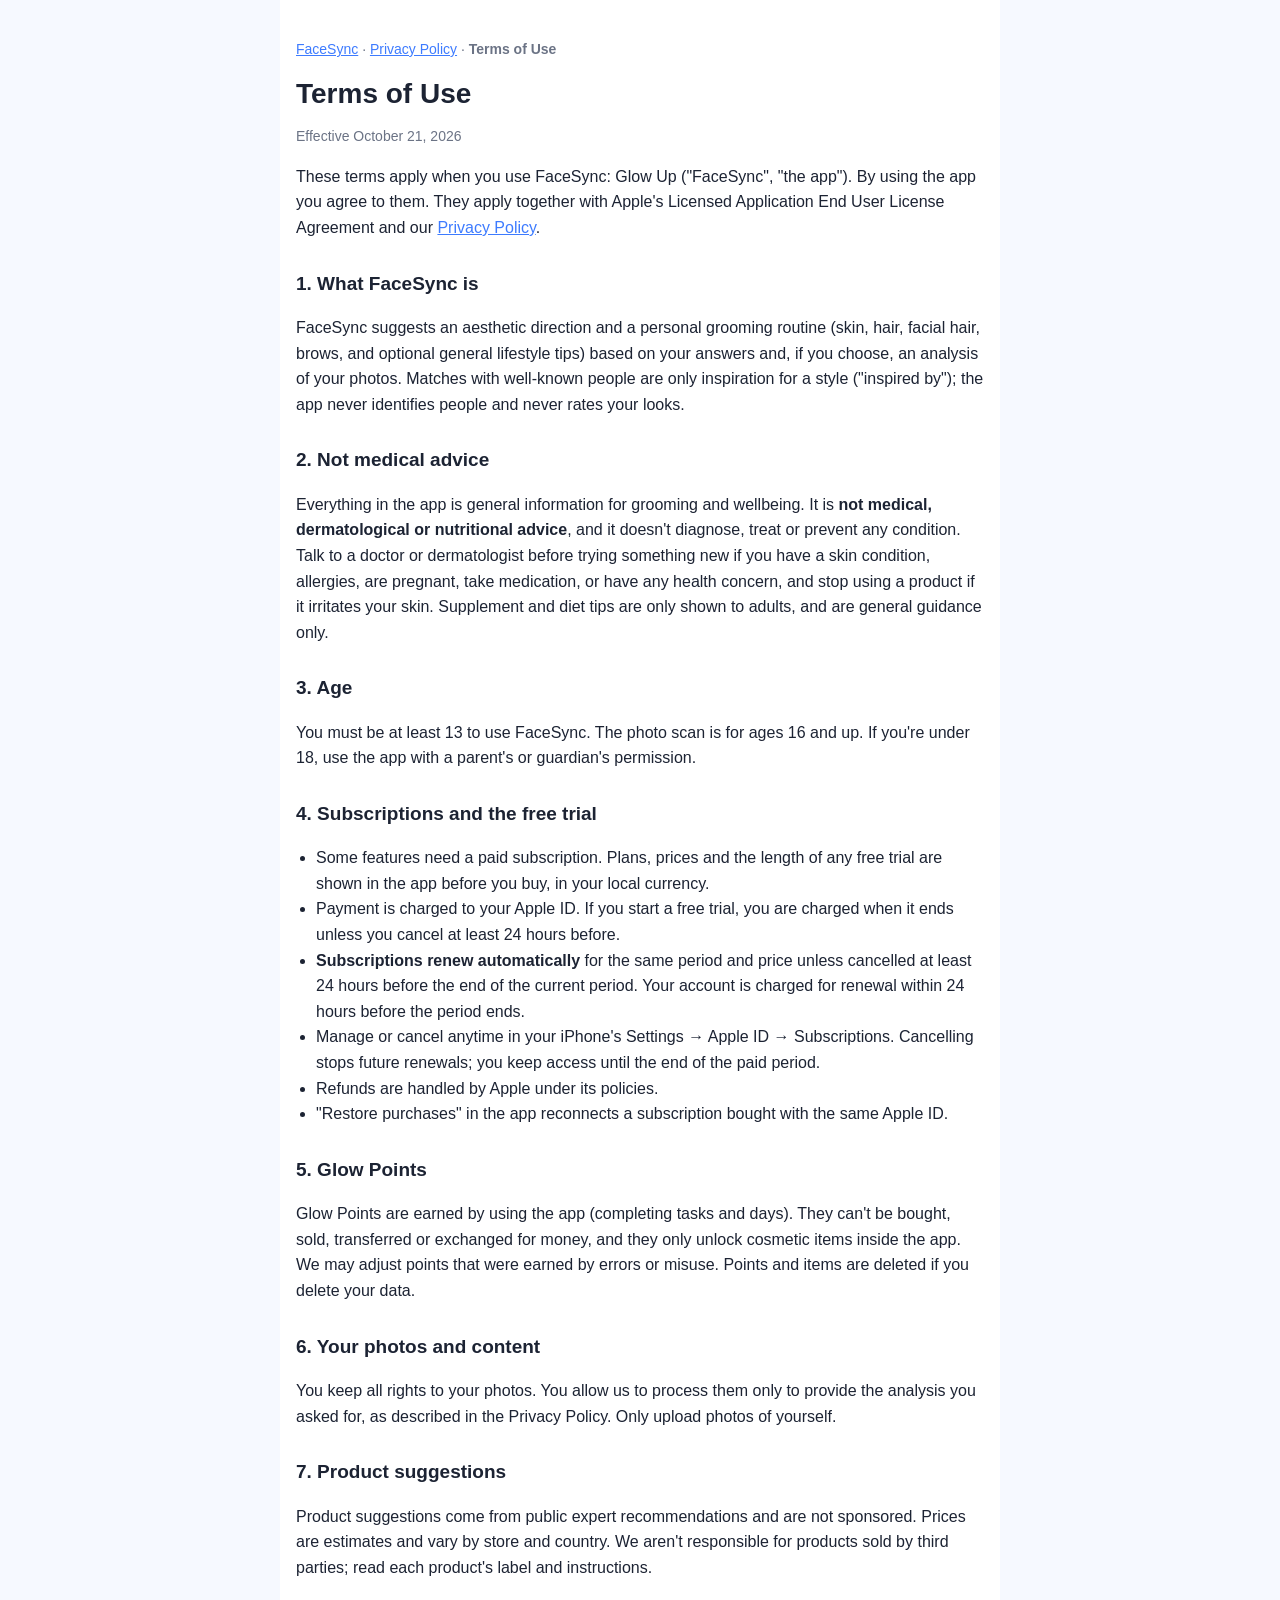
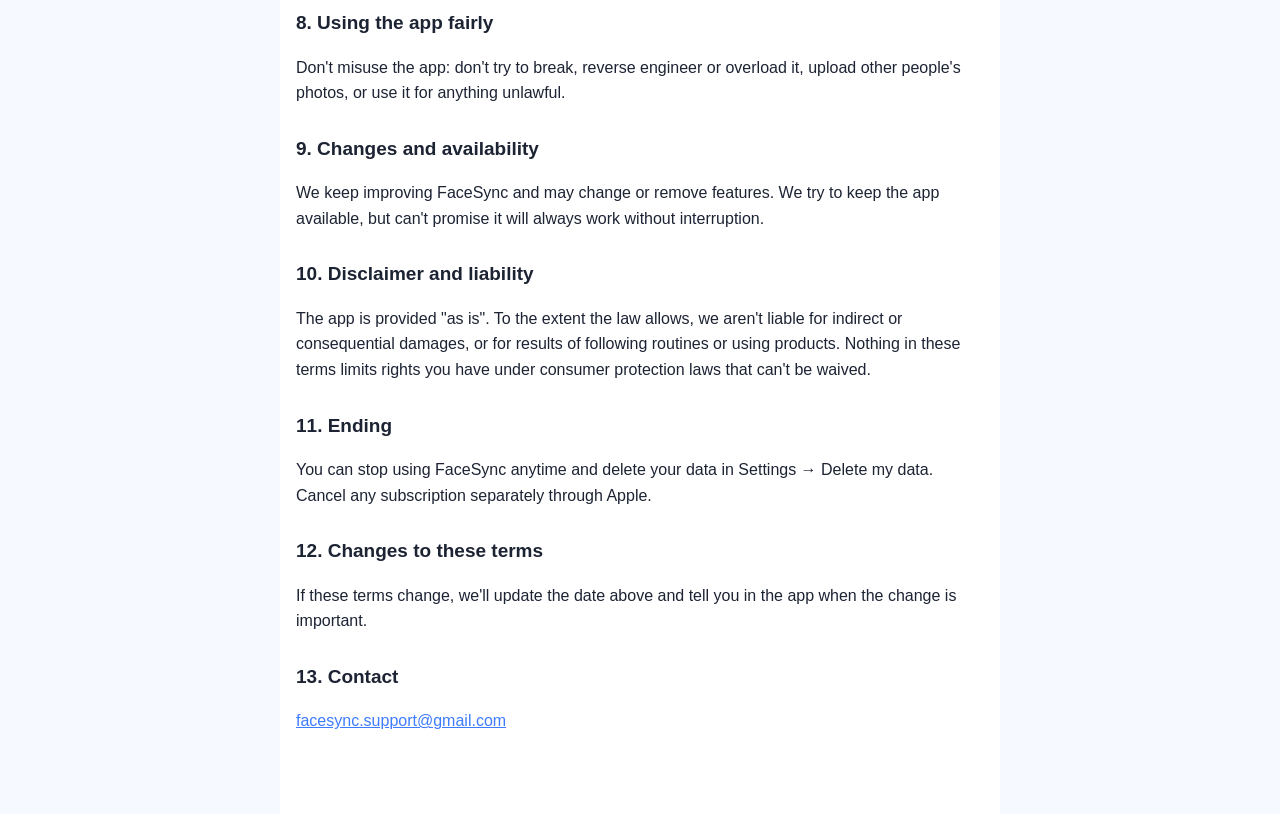
==== terms.html @ 8e56dfd6 "FaceSync support, privacy policy and terms of use" ====
<!doctype html>
<html lang="en">
<head>
<meta charset="utf-8">
<meta name="viewport" content="width=device-width, initial-scale=1">
<title>FaceSync · Terms of Use</title>
<link rel="stylesheet" href="style.css">
</head>
<body>
<main>
<p class="nav"><a href="index.html">FaceSync</a> · <a href="privacy.html">Privacy Policy</a> · <strong>Terms of Use</strong></p>
<h1>Terms of Use</h1>
<p class="meta">Effective October 21, 2026</p>

<p>These terms apply when you use FaceSync: Glow Up ("FaceSync", "the app"). By using the app you agree to them. They apply together with Apple's Licensed Application End User License Agreement and our <a href="privacy.html">Privacy Policy</a>.</p>

<h2>1. What FaceSync is</h2>
<p>FaceSync suggests an aesthetic direction and a personal grooming routine (skin, hair, facial hair, brows, and optional general lifestyle tips) based on your answers and, if you choose, an analysis of your photos. Matches with well-known people are only inspiration for a style ("inspired by"); the app never identifies people and never rates your looks.</p>

<h2>2. Not medical advice</h2>
<p>Everything in the app is general information for grooming and wellbeing. It is <strong>not medical, dermatological or nutritional advice</strong>, and it doesn't diagnose, treat or prevent any condition. Talk to a doctor or dermatologist before trying something new if you have a skin condition, allergies, are pregnant, take medication, or have any health concern, and stop using a product if it irritates your skin. Supplement and diet tips are only shown to adults, and are general guidance only.</p>

<h2>3. Age</h2>
<p>You must be at least 13 to use FaceSync. The photo scan is for ages 16 and up. If you're under 18, use the app with a parent's or guardian's permission.</p>

<h2>4. Subscriptions and the free trial</h2>
<ul>
<li>Some features need a paid subscription. Plans, prices and the length of any free trial are shown in the app before you buy, in your local currency.</li>
<li>Payment is charged to your Apple ID. If you start a free trial, you are charged when it ends unless you cancel at least 24 hours before.</li>
<li><strong>Subscriptions renew automatically</strong> for the same period and price unless cancelled at least 24 hours before the end of the current period. Your account is charged for renewal within 24 hours before the period ends.</li>
<li>Manage or cancel anytime in your iPhone's Settings → Apple ID → Subscriptions. Cancelling stops future renewals; you keep access until the end of the paid period.</li>
<li>Refunds are handled by Apple under its policies.</li>
<li>"Restore purchases" in the app reconnects a subscription bought with the same Apple ID.</li>
</ul>

<h2>5. Glow Points</h2>
<p>Glow Points are earned by using the app (completing tasks and days). They can't be bought, sold, transferred or exchanged for money, and they only unlock cosmetic items inside the app. We may adjust points that were earned by errors or misuse. Points and items are deleted if you delete your data.</p>

<h2>6. Your photos and content</h2>
<p>You keep all rights to your photos. You allow us to process them only to provide the analysis you asked for, as described in the Privacy Policy. Only upload photos of yourself.</p>

<h2>7. Product suggestions</h2>
<p>Product suggestions come from public expert recommendations and are not sponsored. Prices are estimates and vary by store and country. We aren't responsible for products sold by third parties; read each product's label and instructions.</p>

<h2>8. Using the app fairly</h2>
<p>Don't misuse the app: don't try to break, reverse engineer or overload it, upload other people's photos, or use it for anything unlawful.</p>

<h2>9. Changes and availability</h2>
<p>We keep improving FaceSync and may change or remove features. We try to keep the app available, but can't promise it will always work without interruption.</p>

<h2>10. Disclaimer and liability</h2>
<p>The app is provided "as is". To the extent the law allows, we aren't liable for indirect or consequential damages, or for results of following routines or using products. Nothing in these terms limits rights you have under consumer protection laws that can't be waived.</p>

<h2>11. Ending</h2>
<p>You can stop using FaceSync anytime and delete your data in Settings → Delete my data. Cancel any subscription separately through Apple.</p>

<h2>12. Changes to these terms</h2>
<p>If these terms change, we'll update the date above and tell you in the app when the change is important.</p>

<h2>13. Contact</h2>
<p><a href="mailto:facesync.support@gmail.com">facesync.support@gmail.com</a></p>
</main>
</body>
</html>
---- style.css ----
:root { --ink: #1c2333; --soft: #6b7385; --line: #e3e9f5; --link: #3d7bff; --bg: #f6f9ff; --card: #ffffff; }
@media (prefers-color-scheme: dark) { :root { --ink: #eef2fa; --soft: #9aa4b8; --line: #2a3344; --link: #7aa4ff; --bg: #0f1420; --card: #161d2c; } }
* { box-sizing: border-box; }
body { margin: 0; background: var(--bg); color: var(--ink); font: 16px/1.6 -apple-system, BlinkMacSystemFont, "Segoe UI", Roboto, sans-serif; }
main { max-width: 720px; margin: 0 auto; padding: 24px 16px 64px; background: var(--card); min-height: 100vh; }
h1 { font-size: 28px; line-height: 1.25; margin: 16px 0 4px; }
h2 { font-size: 19px; margin: 28px 0 6px; }
h3 { font-size: 16px; margin: 20px 0 2px; }
p, li { color: var(--ink); }
.meta, .nav { color: var(--soft); font-size: 14px; }
.contact { font-size: 19px; font-weight: 700; }
a { color: var(--link); }
ul { padding-left: 20px; }
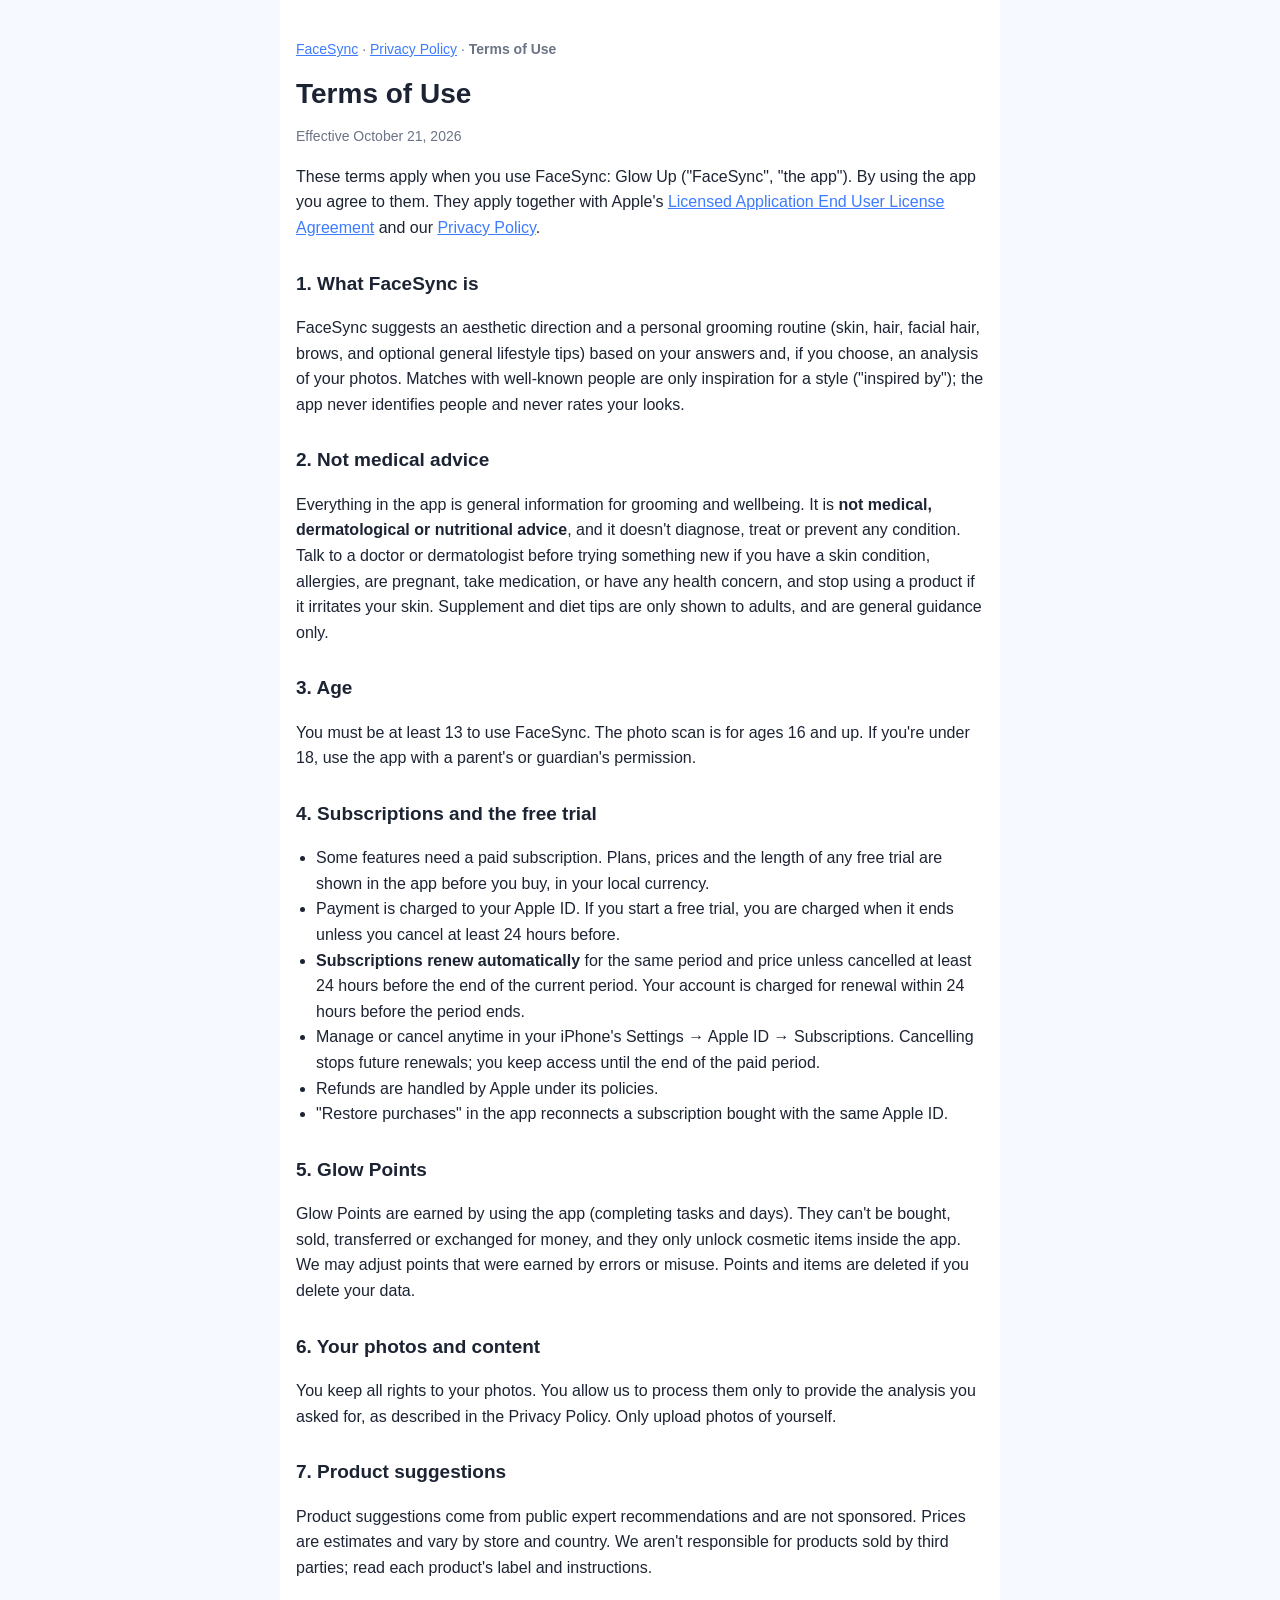
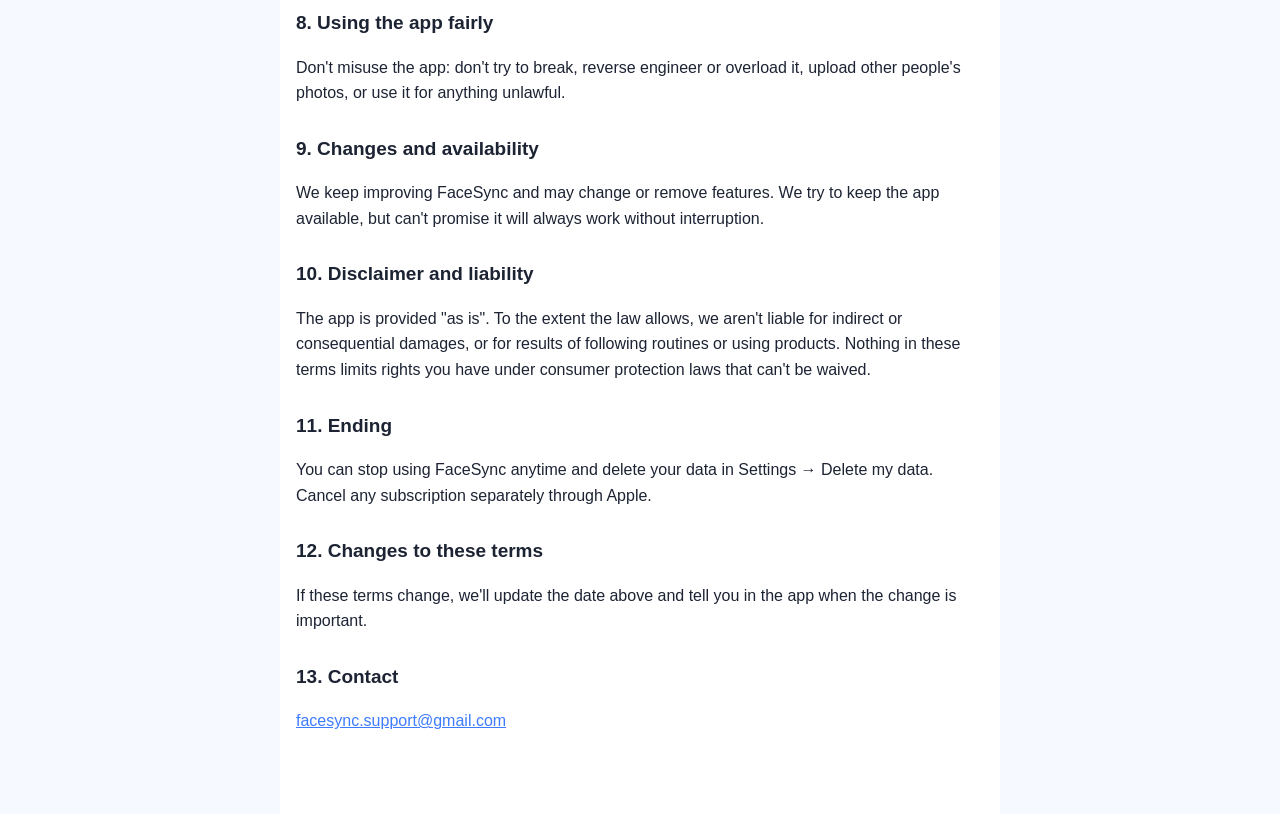
==== commit 023c2e8f: "Terms: link Apple's standard EULA" ====
--- a/terms.html
+++ b/terms.html
@@ -12,7 +12,7 @@
 <h1>Terms of Use</h1>
 <p class="meta">Effective October 21, 2026</p>
 
-<p>These terms apply when you use FaceSync: Glow Up ("FaceSync", "the app"). By using the app you agree to them. They apply together with Apple's Licensed Application End User License Agreement and our <a href="privacy.html">Privacy Policy</a>.</p>
+<p>These terms apply when you use FaceSync: Glow Up ("FaceSync", "the app"). By using the app you agree to them. They apply together with Apple's <a href="https://www.apple.com/legal/internet-services/itunes/dev/stdeula/">Licensed Application End User License Agreement</a> and our <a href="privacy.html">Privacy Policy</a>.</p>
 
 <h2>1. What FaceSync is</h2>
 <p>FaceSync suggests an aesthetic direction and a personal grooming routine (skin, hair, facial hair, brows, and optional general lifestyle tips) based on your answers and, if you choose, an analysis of your photos. Matches with well-known people are only inspiration for a style ("inspired by"); the app never identifies people and never rates your looks.</p>
